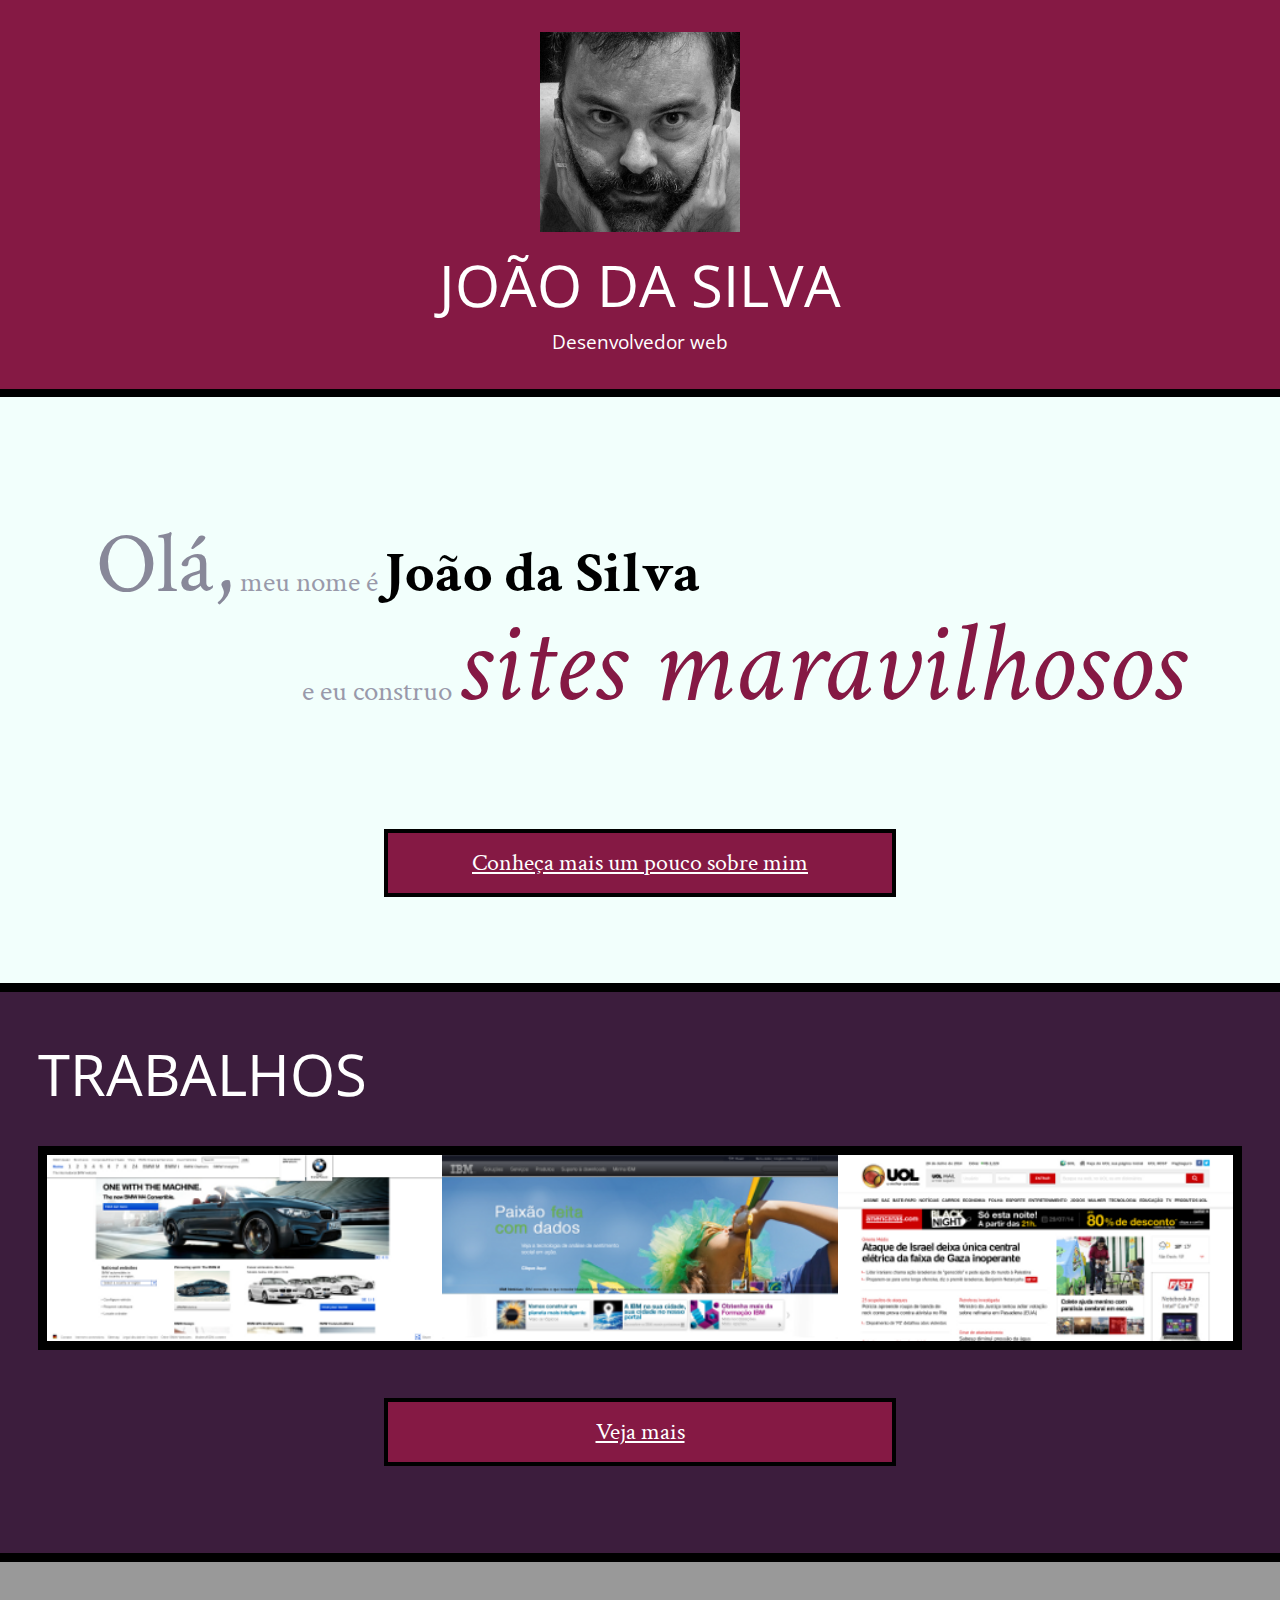
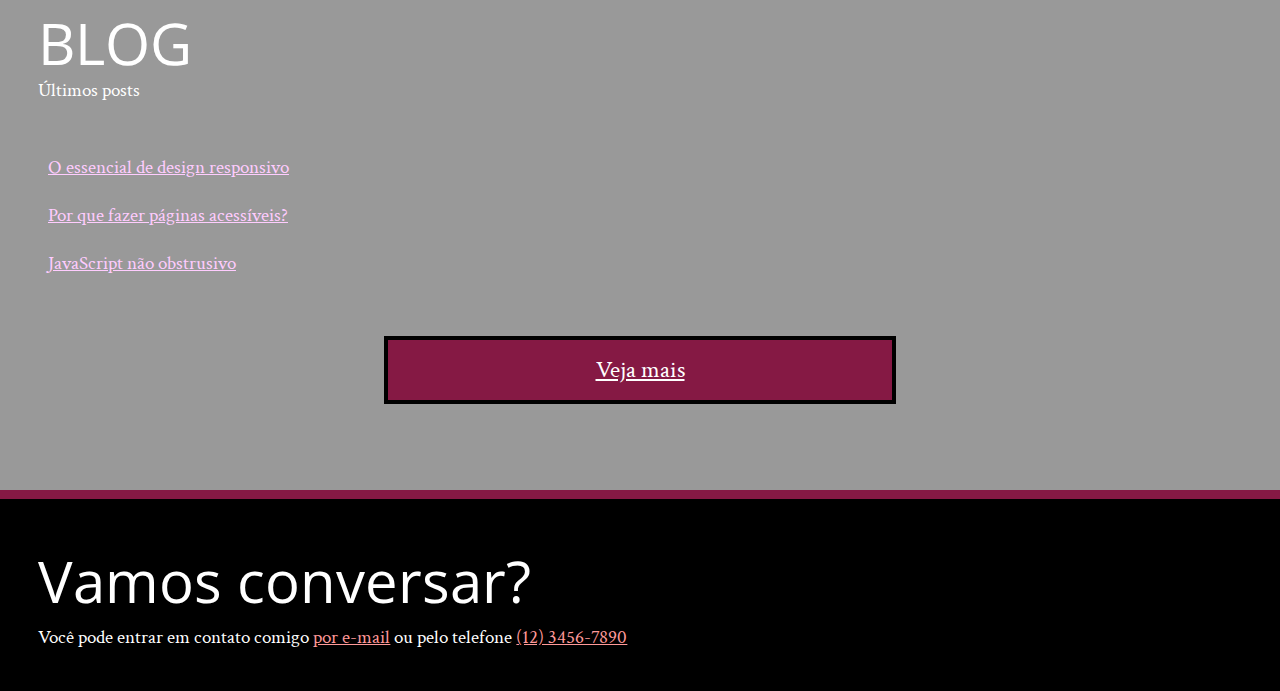
==== index.html @ 92703620 "aula 1 finalizada" ====
<!DOCTYPE html>
<html lang="pt">
<head>
    <meta charset="UTF-8">
    <title>João da Silva - Desenvolvedor Web</title>
    <link rel="shortcut icon" href="imagens/favicon.png">
    <link rel="stylesheet" href="css/reset.css">
    <link rel="stylesheet" href="css/site.css">
    <link rel="stylesheet" href="css/index.css">
    <link rel="stylesheet" href="http://fonts.googleapis.com/css?family=Crimson+Text:400,400italic,600">
    <link rel="stylesheet" href="http://fonts.googleapis.com/css?family=Open+Sans+Condensed:700">
    <link rel="stylesheet" href="http://fonts.googleapis.com/css?family=Shadows+Into+Light">
</head>
<body>
    <header class="titulo-principal">
        <img class="foto-home" src="imagens/eu.jpg" alt="Foto de João da Silva">
        <h1>João da Silva</h1>
        <p class="subtitulo-principal">Desenvolvedor web</p>
    </header>
    <main>
        <section class="secao-inicio saudacao">
            <p class="saudacao"><span class="saudacao-inicio">Olá,</span> meu nome é <strong>João da Silva</strong> <span class="saudacao-ultima-linha">e eu construo <em>sites maravilhosos</em></span></p>
            <a class="botao-index" href="bio.html">Conheça mais um pouco sobre mim</a>
        </section>
        <section class="secao-inicio trabalhos">
            <h2>Trabalhos</h2>
            <ul>
                <li><img src="imagens/bmw.png" alt="Site da BMW"></li>
                <li><img src="imagens/ibm.png" alt="Site da IBM"></li>
                <li><img src="imagens/uol.png" alt="Site da UOL"></li>
            </ul>
            <a class="botao-index" href="portfolio.html">Veja mais</a>
        </section>
        <section class="secao-inicio blog">
            <h2>Blog</h2>
            <small>Últimos posts</small>
            <ol>
                <li>
                    <a href="blog.html">O essencial de design responsivo</a>
                </li>
                <li>
                    <a href="blog.html">Por que fazer páginas acessíveis?</a>
                </li>
                <li>
                    <a href="blog.html">JavaScript não obstrusivo</a>
                </li>
            </ol>
            <a class="botao-index" href="blog.html">Veja mais</a>
        </section>
    </main>
    <footer>
        <h2>Vamos conversar?</h2>
        <p>Você pode entrar em contato comigo <a href="contato.html">por e-mail</a> ou pelo telefone <a href="tel:+551234567890">(12) 3456-7890</a></p>
    </footer>
</body>
</html>
---- css/site.css ----
body {
    font-family: "Crimson Text", "Times New Roman", serif;
    background-color: #F2FFFC;
    font-size: 120%;
    line-height: 1.5;
}

h1,
h2,
.subtitulo-principal {
    font-family: "Open Sans Condensed", "Arial", sans-serif;
}

h1 {
    text-transform: uppercase;
    font-size: 3em;
}

.titulo-principal {
    text-align: center;
    background-color: #851944;
    color: #FFF;
    padding: 2rem;
    border-bottom: .5rem solid #000;
}

.subtitulo-texto {
    font-size: 1.5em;
    clear: both;
}

main a {
    color: #851944;
}

main p {
    text-align: justify;
    margin: 1em 0;
}

.navegacao-site {
    text-align: center;
    background-color: #3C1D3D;
    color: #F2FFFC;
    padding: 1em;
}

.navegacao-site a {
    color: inherit;
    font-family: "Open Sans Condensed", "Arial", sans-serif;
    text-transform: lowercase;
}

.navegacao-site h1 {
    font-size: 1.5em;
    margin-bottom: 1em;
}

.rodape-pagina {
    background-color: #000;
    color: #F2FFFC;
    padding: 1em;
    clear: both;
    position: fixed;
    bottom: 0;
    left: 0;
    width: 100%;
    box-sizing: border-box;
}

.container {
    width: 80ch;
    margin-left: auto;
    margin-right: auto;
    padding: 1.5em 0;
}

strong {
    font-weight: bold;
}

em {
    font-style: italic;
}

.icones-redes-sociais li {
    display: inline-block;
}

.icones-redes-sociais a {
    width: 40px;
    height: 40px;
    display: block;
    text-indent: -99999px;
}

.github {
    background-image: url(../imagens/github.png);
}

.twitter {
    background-image: url(../imagens/twitter.png);
}

.linkedin {
    background-image: url(../imagens/linkedin.png);
}

main {
    width: 80%;
    float: left;
    padding-bottom: 4em;
}

.minha-foto,
.navegacao-site {
    border-left: .5em solid black;
    border-bottom: .5em solid black;
    box-sizing: border-box;
}

.navegacao-site {
    width: 20%;
    float: right;
    position: relative;
    top: 300px;
}

.minha-foto {
    position: absolute;
    top: 0;
    right: 0;
    height: 300px;
}
---- css/index.css ----
.foto-home {
    height: 200px;
}
.saudacao p {
    font-size: 1.5em;
    color: #99A;
    line-height: 1;
    padding: 2em;
}
.saudacao-inicio {
    font-size: 3em;
    color: #889;
}
.saudacao-ultima-linha {
    text-align: right;
    display: block;
}
.saudacao strong {
    font-size: 2em;
    color: #000;
}
.saudacao em {
    color: #851944;
    font-size: 4em;
}
.botao-index {
    font-size: 1.25em;
    background-color: #851944;
    color: #FFF;
    padding: .5em;
    border: .2em solid black;
    width: 40ch;
    margin: 2em auto;
    display: block;
    text-align: center;
}
.secao-inicio {
    padding: 2em;
}
.secao-inicio h2 {
    font-size: 3em;
    text-transform: uppercase;
    margin-bottom: .5em;
}
.trabalhos {
    background-color: #3C1D3D;
    border-top: .5em solid #000;
    border-bottom: .5em solid #000;
}
.trabalhos h2 {
    color: #FFF;
}
.trabalhos ul {
    overflow: hidden;
    border: .5em solid black;
}
.trabalhos li {
    float: left;
    width: 33.333%;
}
.trabalhos img {
    width: 100%;
    display: block;
}
.blog {
    background-color: #999;
    color: #FFF;
    border-bottom: .5em solid #851944;
}
.blog small {
    position: relative;
    top: -2em;
}
.blog li a {
    color: #FCF;
    padding: .5em;
    display: block;
}
footer {
    background-color: #000;
    color: #FFF;
    padding: 2em;
}
footer h2 {
    font-size: 3em;
}
footer a {
    color: #F99;
}
main {
    width: 100%;
    padding-bottom: 0;
    float: none;
}
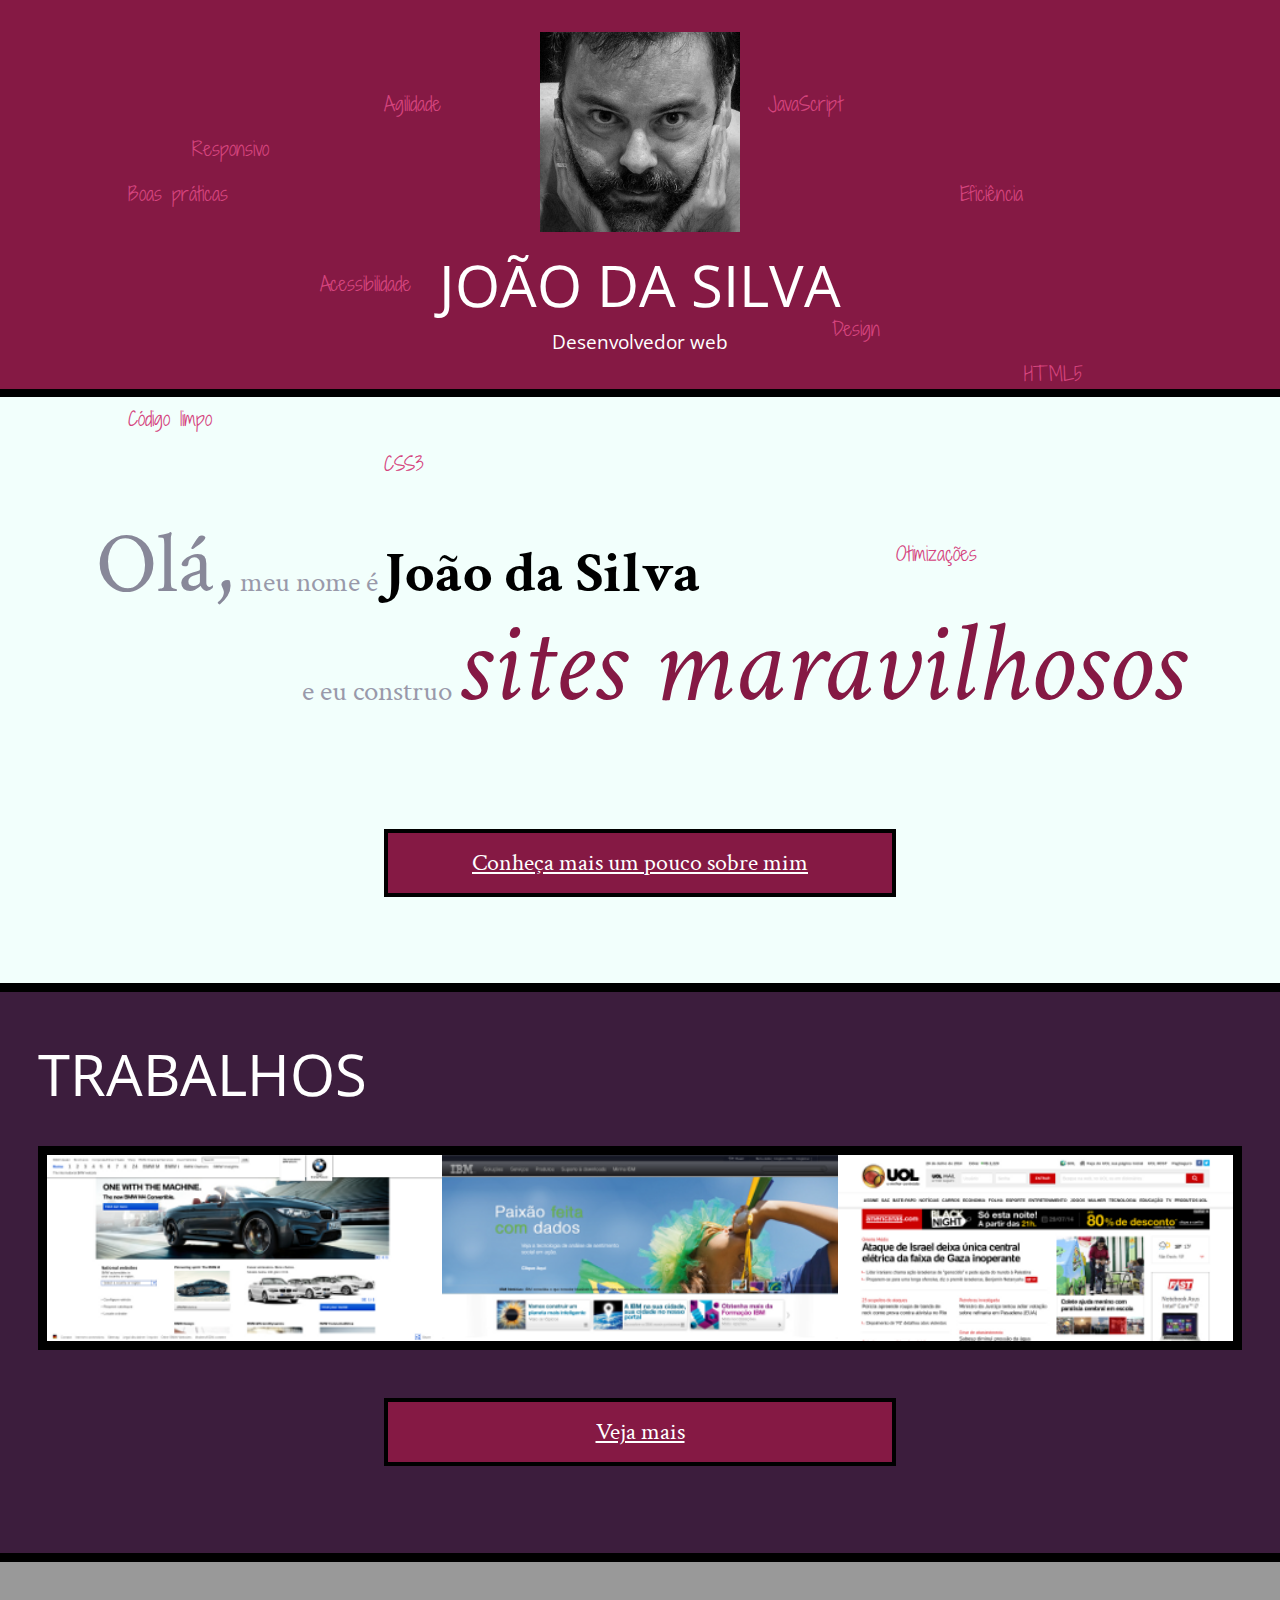
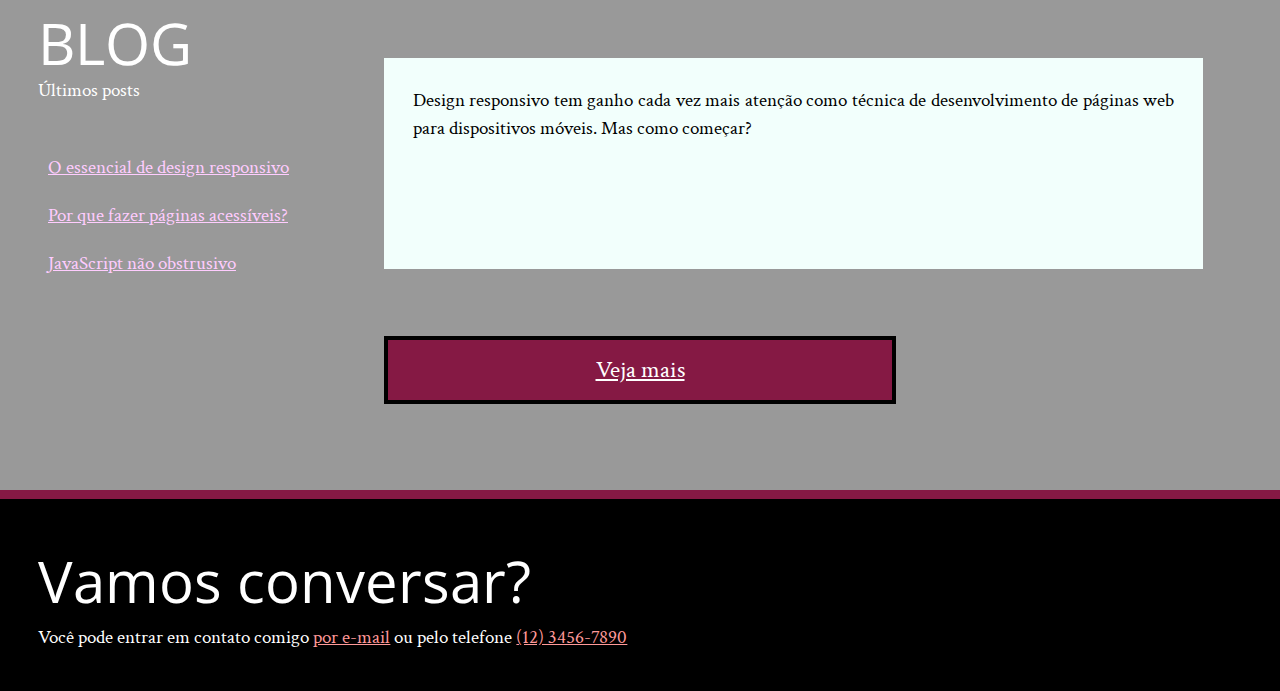
==== commit b6e31b19: "final aula 2" ====
--- a/index.html
+++ b/index.html
@@ -16,6 +16,21 @@
         <img class="foto-home" src="imagens/eu.jpg" alt="Foto de João da Silva">
         <h1>João da Silva</h1>
         <p class="subtitulo-principal">Desenvolvedor web</p>
+
+         <ul>
+            <li class="palavra-home eficiencia">Eficiência</li>
+            <li class="palavra-home boas-praticas">Boas práticas</li>
+            <li class="palavra-home codigo-limpo">Código limpo</li>
+            <li class="palavra-home css3">CSS3</li>
+            <li class="palavra-home html5">HTML5</li>
+            <li class="palavra-home javascript">JavaScript</li>
+            <li class="palavra-home acessibilidade">Acessibilidade</li>
+            <li class="palavra-home responsivo">Responsivo</li>
+            <li class="palavra-home otimizacoes">Otimizações</li>
+            <li class="palavra-home agilidade">Agilidade</li>
+            <li class="palavra-home design">Design</li>
+        </ul>
+
     </header>
     <main>
         <section class="secao-inicio saudacao">
@@ -37,6 +52,8 @@
             <ol>
                 <li>
                     <a href="blog.html">O essencial de design responsivo</a>
+                    <p class="inicio-post">Design responsivo tem ganho cada vez mais atenção como técnica de desenvolvimento de páginas web para dispositivos móveis. Mas como começar?
+                    </p>
                 </li>
                 <li>
                     <a href="blog.html">Por que fazer páginas acessíveis?</a>
--- a/css/index.css
+++ b/css/index.css
@@ -1,3 +1,16 @@
+@import url('https://fonts.googleapis.com/css?family=Shadows+Into+Light+Two');
+
+
+.inicio-post{
+    background-color: white;
+    color: black;
+    position: absolute;
+    top:3em;
+    right:3em;
+    height: 6em;
+    padding: 1em;
+}
+
 .foto-home {
     height: 200px;
 }
@@ -66,6 +79,7 @@
     background-color: #999;
     color: #FFF;
     border-bottom: .5em solid #851944;
+    position: relative;
 }
 .blog small {
     position: relative;
@@ -92,3 +106,93 @@
     padding-bottom: 0;
     float: none;
 }
+
+.palavra-home{
+    font-family: 'Shadows Into Light Two', cursive;
+    color:#D5447E;
+}
+
+.eficiencia {
+    position: absolute;
+    top: 20%;
+    left: 75%;
+}
+
+.boas-praticas{
+    position: absolute;
+    top: 20%;
+    left: 10%;
+}
+
+.codigo-limpo {
+    position: absolute;
+    top: 45%;
+    left: 10%;
+}
+.css3 {
+    position: absolute;
+    top: 50%;
+    left: 30%;
+}
+.html5 {
+    position: absolute;
+    top: 40%;
+    left: 80%;
+}
+.javascript {
+    position: absolute;
+    top: 10%;
+    left: 60%;
+}
+.acessibilidade {
+    position: absolute;
+    top: 30%;
+    left: 25%;
+}
+.responsivo {
+    position: absolute;
+    top: 15%;
+    left: 15%;
+}
+.otimizacoes {
+    position: absolute;
+    top: 60%;
+    left: 70%;
+}
+.agilidade {
+    position: absolute;
+    top: 10%;
+    left: 30%;
+}
+.design {
+    position: absolute;
+    top: 35%;
+    left: 65%;
+}
+
+.blog .inicio-post {
+    position: absolute;
+    top: 4em;
+    height: 8em;
+    left: 30%;
+    right: 4em;
+    background-color: #F2FFFC;
+    color: #000;
+    padding: 1.5em;
+}
+
+.blog {
+    position: relative;
+}
+
+.blog .mais-recente {
+    background-color: #F2FFFC;
+}
+
+.blog .mais-recente a {
+    color: #F26;
+}
+
+.blog li {
+    width: 30%;
+}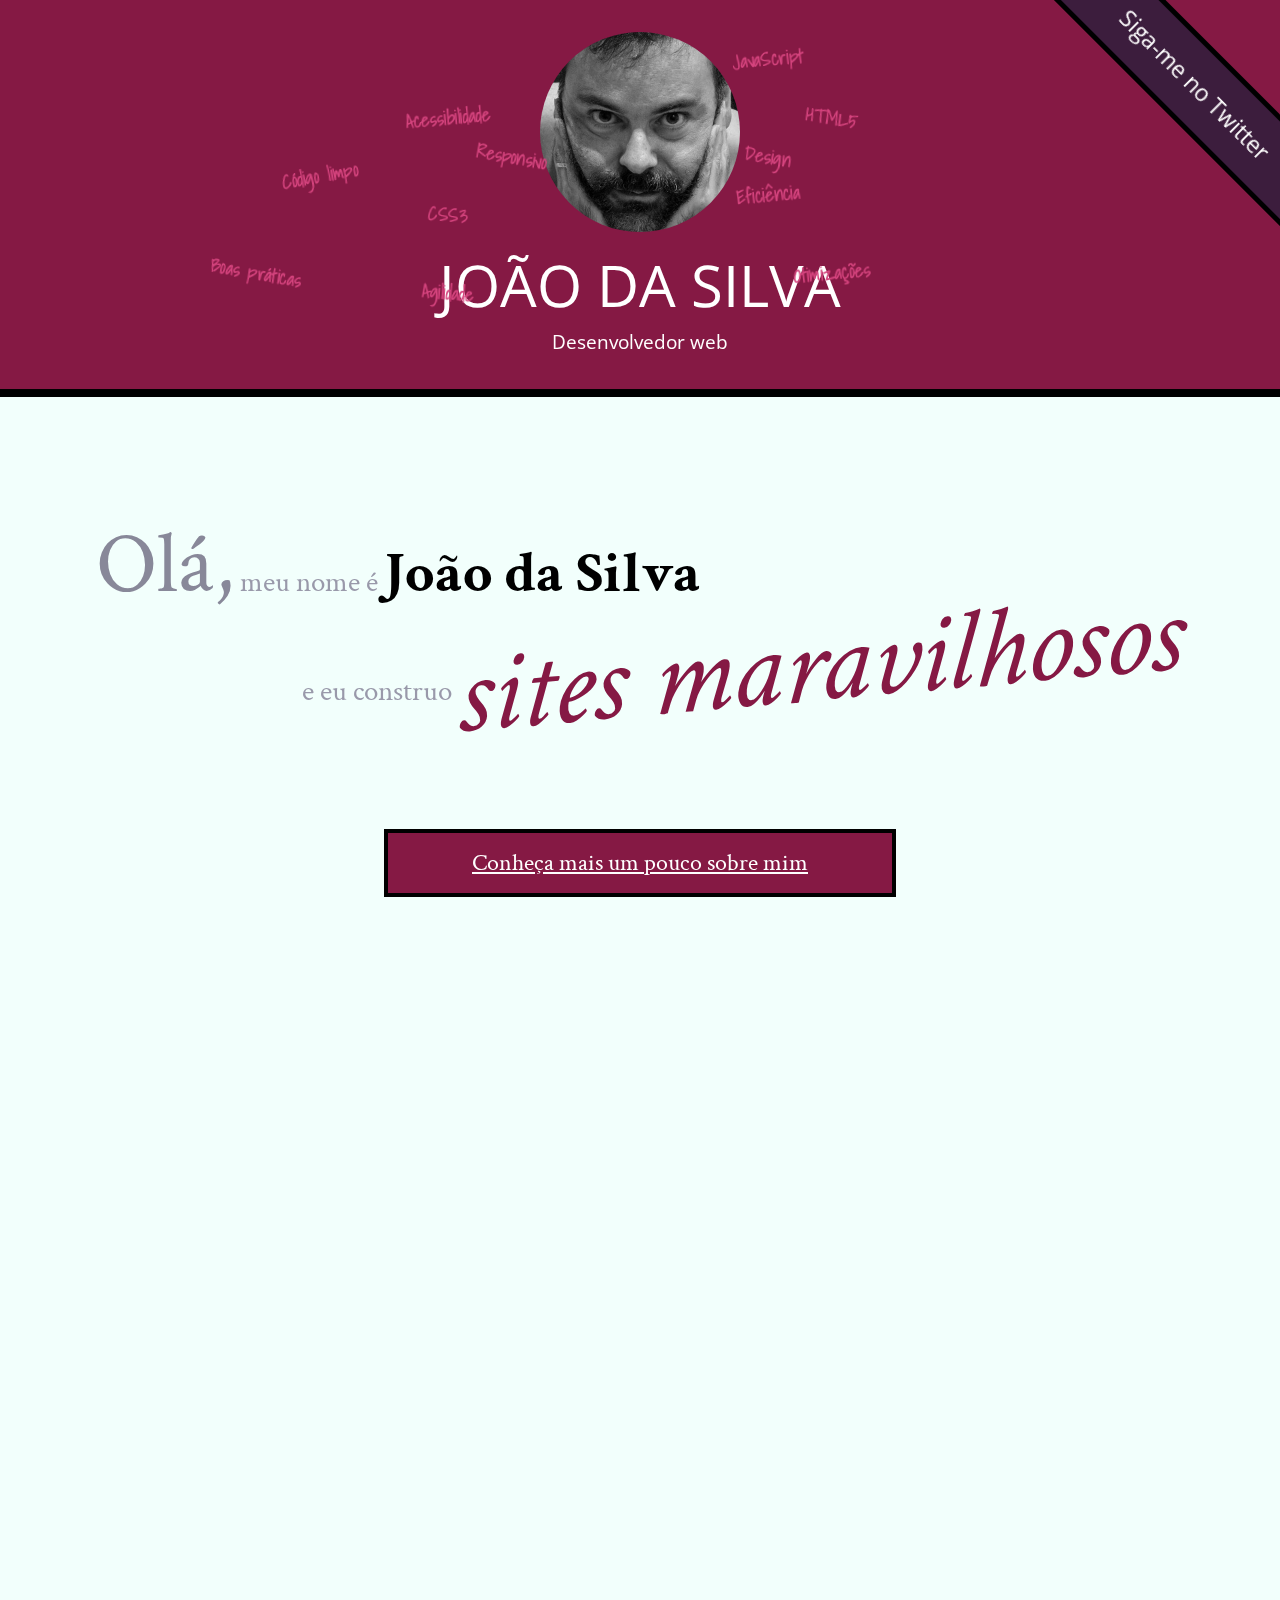
==== commit cfbe511d: "finalizando aula 4" ====
--- a/index.html
+++ b/index.html
@@ -30,7 +30,7 @@
             <li class="palavra-home agilidade">Agilidade</li>
             <li class="palavra-home design">Design</li>
         </ul>
-
+        <a class="banner-twitter" href="http://twitter.com/joaodasilva">Siga-me no Twitter</a>
     </header>
     <main>
         <section class="secao-inicio saudacao">
--- a/css/index.css
+++ b/css/index.css
@@ -1,18 +1,6 @@
-@import url('https://fonts.googleapis.com/css?family=Shadows+Into+Light+Two');
-
-
-.inicio-post{
-    background-color: white;
-    color: black;
-    position: absolute;
-    top:3em;
-    right:3em;
-    height: 6em;
-    padding: 1em;
-}
-
 .foto-home {
     height: 200px;
+    border-radius: 50%;
 }
 .saudacao p {
     font-size: 1.5em;
@@ -35,6 +23,9 @@
 .saudacao em {
     color: #851944;
     font-size: 4em;
+    -webkit-transform: rotate(-5deg) skew(-10deg);
+            transform: rotate(-5deg) skew(-10deg);
+    display: inline-block;
 }
 .botao-index {
     font-size: 1.25em;
@@ -77,13 +68,16 @@
 }
 .blog {
     background-color: #999;
+    position: relative;
     color: #FFF;
     border-bottom: .5em solid #851944;
-    position: relative;
 }
 .blog small {
     position: relative;
     top: -2em;
+}
+.blog li {
+    width: 30%;
 }
 .blog li a {
     color: #FCF;
@@ -106,70 +100,132 @@
     padding-bottom: 0;
     float: none;
 }
-
-.palavra-home{
-    font-family: 'Shadows Into Light Two', cursive;
-    color:#D5447E;
-}
-
+html,body {
+    overflow-x: hidden;
+    height: 100%;
+}
+body {
+    -webkit-perspective: 6px;
+            perspective: 6px;
+    -webkit-perspective-origin: 50% 160px;
+            perspective-origin: 50% 160px;
+}
+.palavras-home {
+    -webkit-transform-style: preserve-3d;
+            transform-style: preserve-3d;
+    position: absolute;
+    bottom: 0;
+    right: 0;
+    top: 0;
+    left: 0;
+}
+.palavra-home {
+    font-family: "Shadows Into Light", cursive;
+    font-weight: bold;
+    font-size: 400%;
+    color: #D5447E;
+    position: absolute;
+}
 .eficiencia {
-    position: absolute;
-    top: 20%;
-    left: 75%;
-}
-
-.boas-praticas{
-    position: absolute;
-    top: 20%;
-    left: 10%;
-}
-
+    top: 50%;
+    left: 60%;
+    -webkit-transform: translate(-50%, -50%) translateZ(4px) rotate(-5deg) scale(.25);
+            transform: translate(-50%, -50%) translateZ(4px) rotate(-5deg) scale(.25);
+}
+.boas-praticas {
+    top: 70%;
+    left: 20%;
+    -webkit-transform: translate(-50%, -50%) translateZ(1px) rotate(10deg) scale(.25);
+            transform: translate(-50%, -50%) translateZ(1px) rotate(10deg) scale(.25);
+}
 .codigo-limpo {
-    position: absolute;
     top: 45%;
-    left: 10%;
+    left: 25%;
+    -webkit-transform: translate(-50%, -50%) translateZ(2px) rotate(-10deg) scale(.25);
+            transform: translate(-50%, -50%) translateZ(2px) rotate(-10deg) scale(.25);
 }
 .css3 {
-    position: absolute;
-    top: 50%;
-    left: 30%;
+    top: 55%;
+    left: 35%;
+    -webkit-transform: translate(-50%, -50%) translateZ(2px) rotate(5deg) scale(.25);
+            transform: translate(-50%, -50%) translateZ(2px) rotate(5deg) scale(.25);
 }
 .html5 {
-    position: absolute;
+    top: 30%;
+    left: 65%;
+    -webkit-transform: translate(-50%, -50%) translateZ(2px) rotate(10deg) scale(.25);
+            transform: translate(-50%, -50%) translateZ(2px) rotate(10deg) scale(.25);
+}
+.javascript {
+    top: 15%;
+    left: 60%;
+    -webkit-transform: translate(-50%, -50%) translateZ(1px) rotate(-5deg) scale(.25);
+            transform: translate(-50%, -50%) translateZ(1px) rotate(-5deg) scale(.25);
+}
+.acessibilidade {
+    top: 30%;
+    left: 35%;
+    -webkit-transform: translate(-50%, -50%) translateZ(3px) rotate(-5deg) scale(.25);
+            transform: translate(-50%, -50%) translateZ(3px) rotate(-5deg) scale(.25);
+}
+.responsivo {
     top: 40%;
-    left: 80%;
-}
-.javascript {
-    position: absolute;
-    top: 10%;
+    left: 40%;
+    -webkit-transform: translate(-50%, -50%) translateZ(3px) rotate(10deg) scale(.25);
+            transform: translate(-50%, -50%) translateZ(3px) rotate(10deg) scale(.25);
+}
+.otimizacoes {
+    top: 70%;
+    left: 65%;
+    -webkit-transform: translate(-50%, -50%) translateZ(2px) rotate(-5deg) scale(.25);
+            transform: translate(-50%, -50%) translateZ(2px) rotate(-5deg) scale(.25);
+}
+.agilidade {
+    top: 75%;
+    left: 35%;
+    -webkit-transform: translate(-50%, -50%) translateZ(1px) rotate(5deg) scale(.25);
+            transform: translate(-50%, -50%) translateZ(1px) rotate(5deg) scale(.25);
+}
+.design {
+    top: 40%;
     left: 60%;
-}
-.acessibilidade {
-    position: absolute;
-    top: 30%;
-    left: 25%;
-}
-.responsivo {
-    position: absolute;
-    top: 15%;
-    left: 15%;
-}
-.otimizacoes {
-    position: absolute;
-    top: 60%;
-    left: 70%;
-}
-.agilidade {
-    position: absolute;
-    top: 10%;
-    left: 30%;
-}
-.design {
-    position: absolute;
-    top: 35%;
-    left: 65%;
-}
-
+    -webkit-transform: translate(-50%, -50%) translateZ(2px) rotate(10deg) scale(.25);
+            transform: translate(-50%, -50%) translateZ(2px) rotate(10deg) scale(.25);
+}
+.titulo-principal {
+    -webkit-transform-style: preserve-3d;
+            transform-style: preserve-3d;
+    position: relative;
+}
+.banner-twitter {
+    position: absolute;
+    top: 0;
+    right: 0;
+
+    line-height: 1;
+
+    /* largura = 14em */
+    /* altura = 3.5em */
+    /* tx = .707 * h - .707 * w + w */
+    /* ty = -.707 * h */
+    -webkit-transform: translate(6.5765em, -2.4745em) rotate(45deg);
+            transform: translate(6.5765em, -2.4745em) rotate(45deg);
+    -webkit-transform-origin: 0 0;
+            transform-origin: 0 0;
+
+    width: 14em;
+    padding: 1em 0;
+    box-sizing: border-box;
+
+    text-align: center;
+    text-decoration: none;
+    background-color: #3C1D3D;
+    color: white;
+    border: .25em solid black;
+
+    font-size: 1.2em;
+    font-family: "Open Sans Condensed", sans-serif;
+}
 .blog .inicio-post {
     position: absolute;
     top: 4em;
@@ -180,19 +236,9 @@
     color: #000;
     padding: 1.5em;
 }
-
-.blog {
-    position: relative;
-}
-
 .blog .mais-recente {
     background-color: #F2FFFC;
 }
-
 .blog .mais-recente a {
     color: #F26;
 }
-
-.blog li {
-    width: 30%;
-}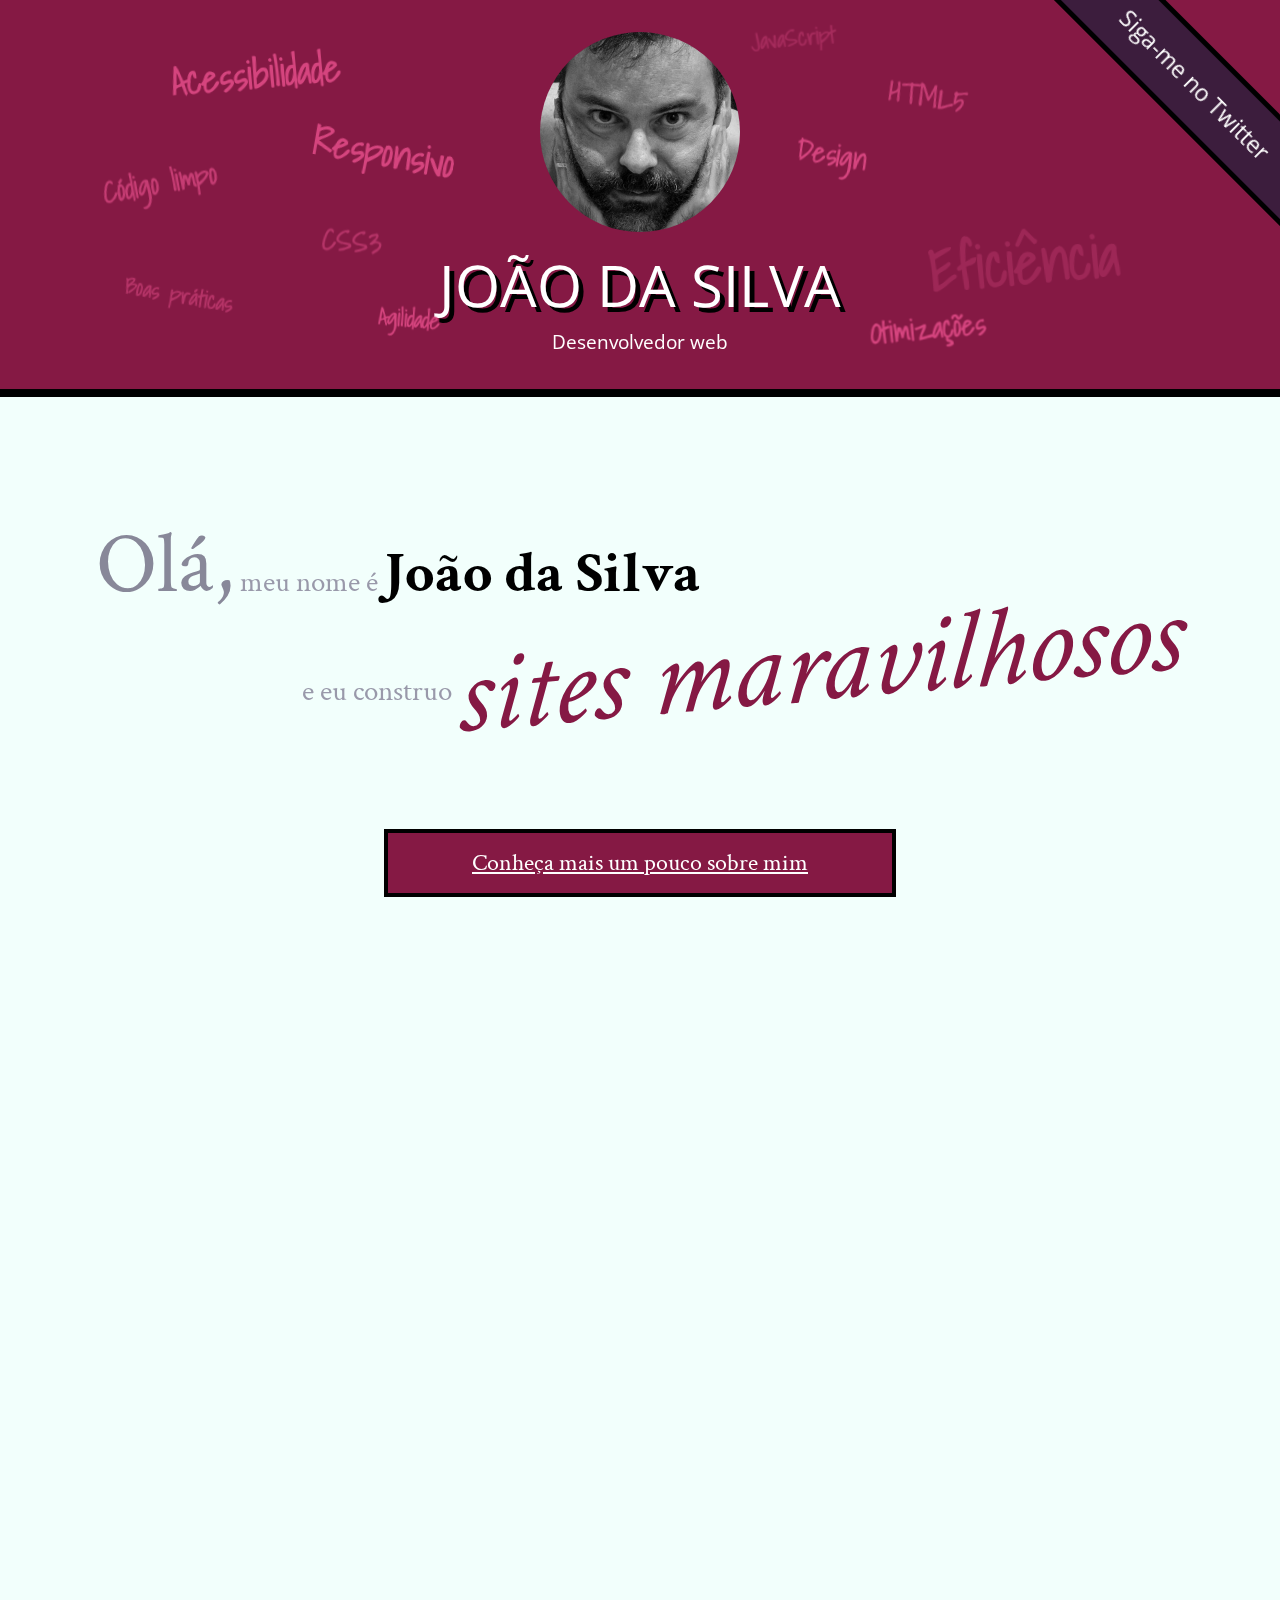
==== commit 938d921f: "FInalizando aula 8" ====
--- a/index.html
+++ b/index.html
@@ -16,8 +16,7 @@
         <img class="foto-home" src="imagens/eu.jpg" alt="Foto de João da Silva">
         <h1>João da Silva</h1>
         <p class="subtitulo-principal">Desenvolvedor web</p>
-
-         <ul>
+        <ul class="palavras-home">
             <li class="palavra-home eficiencia">Eficiência</li>
             <li class="palavra-home boas-praticas">Boas práticas</li>
             <li class="palavra-home codigo-limpo">Código limpo</li>
@@ -50,16 +49,23 @@
             <h2>Blog</h2>
             <small>Últimos posts</small>
             <ol>
-                <li>
+                <li class="mais-recente">
                     <a href="blog.html">O essencial de design responsivo</a>
-                    <p class="inicio-post">Design responsivo tem ganho cada vez mais atenção como técnica de desenvolvimento de páginas web para dispositivos móveis. Mas como começar?
+                    <p class="inicio-post">
+                        Design responsivo tem ganho cada vez mais atenção como técnica de desenvolvimento de páginas web para dispositivos móveis. Mas como começar?
                     </p>
                 </li>
                 <li>
                     <a href="blog.html">Por que fazer páginas acessíveis?</a>
+                    <p class="inicio-post">
+                        Tem se falado cada vez sobre acessibilidade na web. Há diversas técnicas e diretivas a serem seguidas, inclusive da própria W3C. Mas vale a pena investir nisso?
+                    </p>
                 </li>
                 <li>
                     <a href="blog.html">JavaScript não obstrusivo</a>
+                    <p class="inicio-post">
+                        JavaScript é uma linguagem essencial hoje em dia para criar páginas ricas, interativas e dinâmicas. Porém, há alguns cuidados que devem ser tomados ao colocarmos código JavaScript em nossas páginas.
+                    </p>
                 </li>
             </ol>
             <a class="botao-index" href="blog.html">Veja mais</a>
--- a/css/site.css
+++ b/css/site.css
@@ -14,6 +14,7 @@
 h1 {
     text-transform: uppercase;
     font-size: 3em;
+    text-shadow: 5px 5px #000;
 }
 
 .titulo-principal {
@@ -33,9 +34,21 @@
     color: #851944;
 }
 
+main a:hover,
+main a:focus,
+footer a:hover,
+footer a:focus {
+    color: red;
+}
+
 main p {
     text-align: justify;
     margin: 1em 0;
+}
+
+.navegacao-site a:hover,
+.navegacao-site a:focus {
+    text-shadow: 0 0 10px pink;
 }
 
 .navegacao-site {
--- a/css/index.css
+++ b/css/index.css
@@ -1,3 +1,7 @@
+.titulo-principal{
+
+}
+
 .foto-home {
     height: 200px;
     border-radius: 50%;
@@ -50,6 +54,16 @@
     background-color: #3C1D3D;
     border-top: .5em solid #000;
     border-bottom: .5em solid #000;
+
+    background-image: linear-gradient(135deg,
+                        transparent,
+                        transparent 14px,
+                        rgba(0, 0, 0, 0.1) 14px,
+                        rgba(0, 0, 0, 0.1) 15px,
+                        transparent 15px,
+                        transparent);
+    background-size: 20px 20px;
+    background-attachment: fixed;
 }
 .trabalhos h2 {
     color: #FFF;
@@ -71,6 +85,15 @@
     position: relative;
     color: #FFF;
     border-bottom: .5em solid #851944;
+    background-image: linear-gradient(45deg,
+                        transparent,
+                        transparent 14px,
+                        rgba(255, 255, 255, 0.1) 14px,
+                        rgba(255, 255, 255, 0.1) 15px,
+                        transparent 15px,
+                        transparent);
+    background-size: 20px 20px;
+    background-attachment: fixed;
 }
 .blog small {
     position: relative;
@@ -131,36 +154,42 @@
     left: 60%;
     -webkit-transform: translate(-50%, -50%) translateZ(4px) rotate(-5deg) scale(.25);
             transform: translate(-50%, -50%) translateZ(4px) rotate(-5deg) scale(.25);
+    opacity: .3;
 }
 .boas-praticas {
     top: 70%;
     left: 20%;
     -webkit-transform: translate(-50%, -50%) translateZ(1px) rotate(10deg) scale(.25);
             transform: translate(-50%, -50%) translateZ(1px) rotate(10deg) scale(.25);
+    opacity: .6;
 }
 .codigo-limpo {
     top: 45%;
     left: 25%;
     -webkit-transform: translate(-50%, -50%) translateZ(2px) rotate(-10deg) scale(.25);
             transform: translate(-50%, -50%) translateZ(2px) rotate(-10deg) scale(.25);
+    opacity: .8;
 }
 .css3 {
     top: 55%;
     left: 35%;
     -webkit-transform: translate(-50%, -50%) translateZ(2px) rotate(5deg) scale(.25);
             transform: translate(-50%, -50%) translateZ(2px) rotate(5deg) scale(.25);
+    opacity: .6;
 }
 .html5 {
     top: 30%;
     left: 65%;
     -webkit-transform: translate(-50%, -50%) translateZ(2px) rotate(10deg) scale(.25);
             transform: translate(-50%, -50%) translateZ(2px) rotate(10deg) scale(.25);
+    opacity: .8;
 }
 .javascript {
     top: 15%;
     left: 60%;
     -webkit-transform: translate(-50%, -50%) translateZ(1px) rotate(-5deg) scale(.25);
             transform: translate(-50%, -50%) translateZ(1px) rotate(-5deg) scale(.25);
+    opacity: .4;
 }
 .acessibilidade {
     top: 30%;
@@ -235,6 +264,7 @@
     background-color: #F2FFFC;
     color: #000;
     padding: 1.5em;
+    display: none;
 }
 .blog .mais-recente {
     background-color: #F2FFFC;
@@ -242,3 +272,13 @@
 .blog .mais-recente a {
     color: #F26;
 }
+
+.blog a:hover + .inicio-post,
+.blog a:focus + .inicio-post {
+    display: block;
+}
+.blog a:hover,
+.blog a:focus {
+    background-color: #F2FFFC;
+    color: #F26;
+}